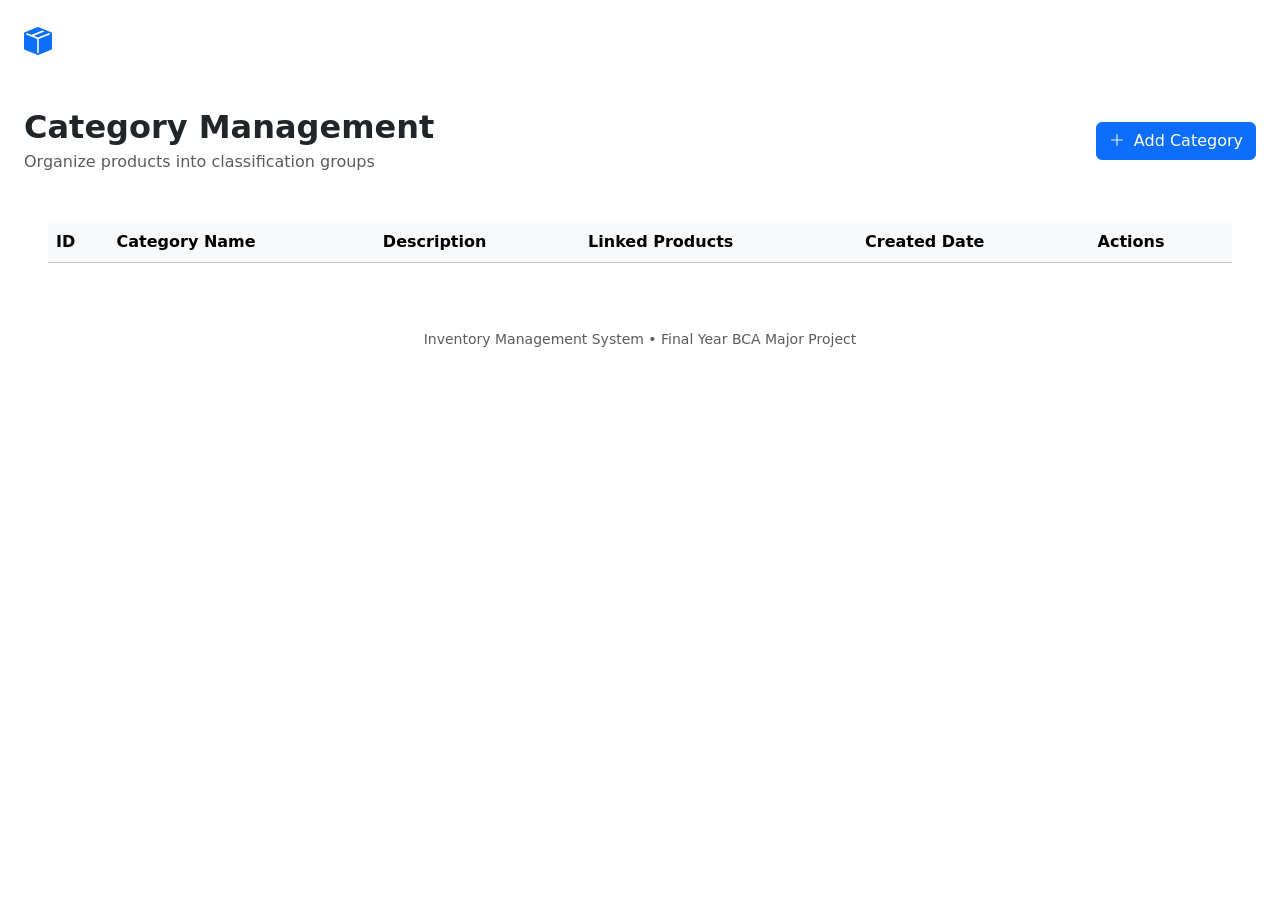
==== categories.html @ 48ebc475 "Add files via upload" ====
<!DOCTYPE html>
<html lang="en">
<head>
  <meta charset="UTF-8">
  <meta name="viewport" content="width=device-width, initial-scale=1.0">
  <title>Categories - Inventory Management System</title>
  <!-- Bootstrap 5 CSS -->
  <link href="https://cdn.jsdelivr.net/npm/bootstrap@5.3.3/dist/css/bootstrap.min.css" rel="stylesheet">
  <!-- Bootstrap Icons -->
  <link rel="stylesheet" href="https://cdn.jsdelivr.net/npm/bootstrap-icons@1.11.3/font/bootstrap-icons.min.css">
  <!-- Custom CSS -->
  <link rel="stylesheet" href="css/style.css">
</head>
<body>

  <!-- Top Navigation Bar -->
  <nav class="navbar navbar-expand-lg navbar-dark navbar-custom py-3">
    <div class="container-fluid px-4">
      <a class="navbar-brand d-flex align-items-center" href="index.html">
        <i class="bi bi-box-seam-fill text-primary fs-3 me-2"></i>
        <span>Inventory Hub</span>
      </a>
      <button class="navbar-toggler" type="button" data-bs-toggle="collapse" data-bs-target="#navbarMain">
        <span class="navbar-toggler-icon"></span>
      </button>
      <div class="collapse navbar-collapse" id="navbarMain">
        <ul class="navbar-nav me-auto mb-2 mb-lg-0">
          <li class="nav-item"><a class="nav-link" href="dashboard.html"><i class="bi bi-speedometer2 me-1"></i> Dashboard</a></li>
          <li class="nav-item"><a class="nav-link" href="products.html"><i class="bi bi-box-seam me-1"></i> Products</a></li>
          <li class="nav-item"><a class="nav-link active fw-bold" href="categories.html"><i class="bi bi-tags me-1"></i> Categories</a></li>
          <li class="nav-item"><a class="nav-link" href="suppliers.html"><i class="bi bi-truck me-1"></i> Suppliers</a></li>
          <li class="nav-item"><a class="nav-link" href="stock.html"><i class="bi bi-arrow-left-right me-1"></i> Stock In/Out</a></li>
          <li class="nav-item"><a class="nav-link" href="transactions.html"><i class="bi bi-clock-history me-1"></i> Transactions</a></li>
        </ul>
        <div id="navbar-auth-section" class="d-flex align-items-center"></div>
      </div>
    </div>
  </nav>

  <!-- Main Container -->
  <div class="container-fluid px-4 py-4 main-content">
    
    <!-- Header -->
    <div class="d-flex flex-wrap justify-content-between align-items-center mb-4 gap-2">
      <div>
        <h2 class="fw-bold mb-1">Category Management</h2>
        <p class="text-muted mb-0">Organize products into classification groups</p>
      </div>
      <button class="btn btn-primary" onclick="openAddModal()">
        <i class="bi bi-plus-lg me-1"></i> Add Category
      </button>
    </div>

    <!-- Categories Table -->
    <div class="custom-card p-4">
      <div class="table-responsive">
        <table class="table table-hover align-middle mb-0">
          <thead class="table-light">
            <tr>
              <th>ID</th>
              <th>Category Name</th>
              <th>Description</th>
              <th>Linked Products</th>
              <th>Created Date</th>
              <th>Actions</th>
            </tr>
          </thead>
          <tbody id="categories-tbody">
            <!-- Populated by JavaScript -->
          </tbody>
        </table>
      </div>
    </div>

  </div>

  <!-- Add / Edit Category Modal -->
  <div class="modal fade" id="categoryModal" tabindex="-1">
    <div class="modal-dialog">
      <div class="modal-content">
        <form id="categoryForm">
          <div class="modal-header">
            <h5 class="modal-title fw-bold" id="categoryModalTitle">Add Category</h5>
            <button type="button" class="btn-close" data-bs-dismiss="modal"></button>
          </div>
          <div class="modal-body">
            <div id="modal-alert" class="alert d-none"></div>
            <input type="hidden" id="categoryId">

            <div class="mb-3">
              <label class="form-label fw-semibold">Category Name *</label>
              <input type="text" class="form-control" id="categoryName" placeholder="e.g. Footwear, Beverages..." required>
            </div>
            <div class="mb-3">
              <label class="form-label fw-semibold">Description</label>
              <textarea class="form-control" id="categoryDescription" rows="3" placeholder="Category purpose or scope..."></textarea>
            </div>
          </div>
          <div class="modal-footer">
            <button type="button" class="btn btn-secondary" data-bs-dismiss="modal">Cancel</button>
            <button type="submit" class="btn btn-primary">Save Category</button>
          </div>
        </form>
      </div>
    </div>
  </div>

  <!-- Footer -->
  <footer class="text-center py-3">
    <div class="container">
      <small class="text-muted">Inventory Management System • Final Year BCA Major Project</small>
    </div>
  </footer>

  <!-- Scripts -->
  <script src="https://cdn.jsdelivr.net/npm/bootstrap@5.3.3/dist/js/bootstrap.bundle.min.js"></script>
  <script src="js/api.js"></script>
  <script src="js/auth.js"></script>
  <script src="js/categories.js"></script>
</body>
</html>
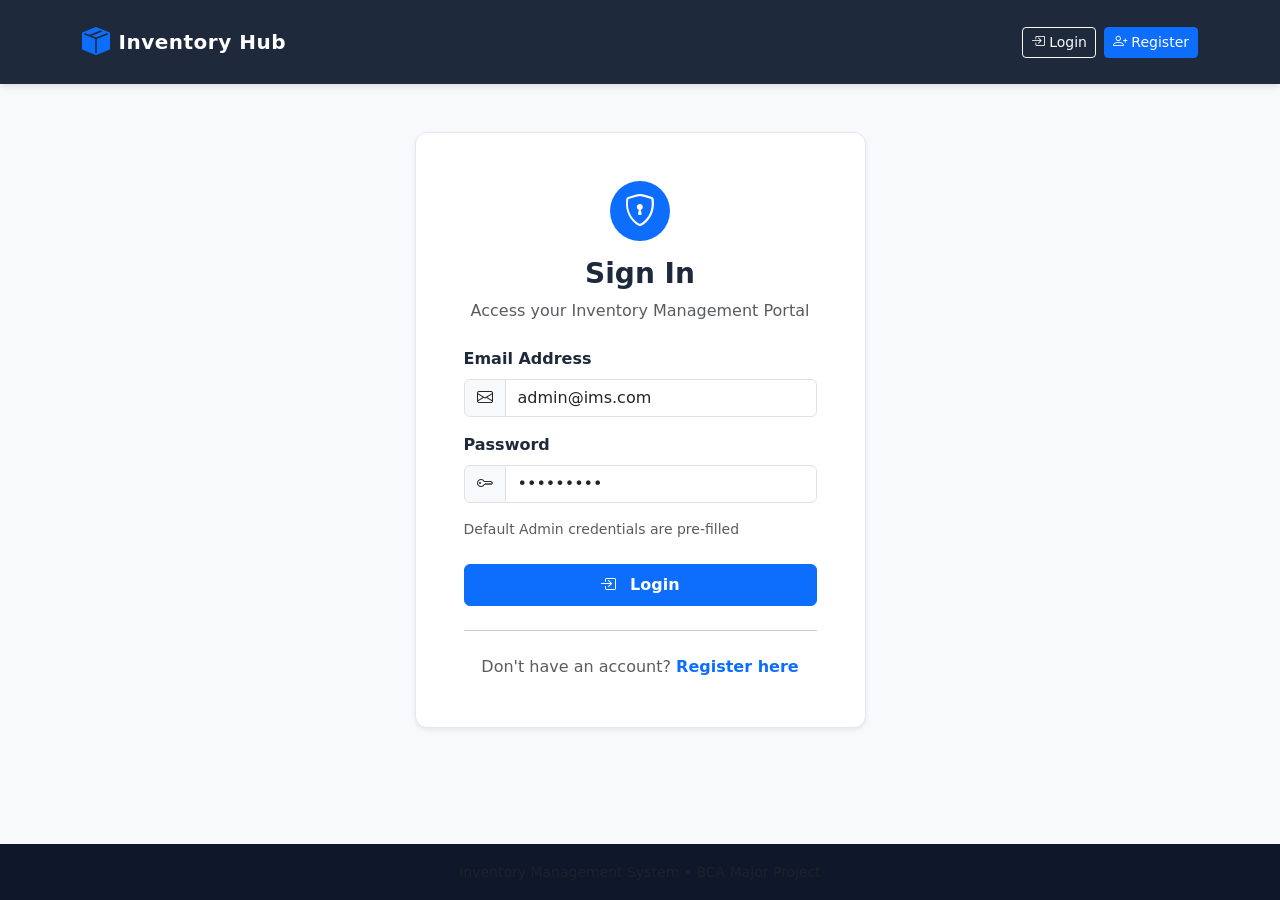
==== commit 781cd492: "Add files via upload" ====
--- a/categories.html
+++ b/categories.html
@@ -9,7 +9,7 @@
   <!-- Bootstrap Icons -->
   <link rel="stylesheet" href="https://cdn.jsdelivr.net/npm/bootstrap-icons@1.11.3/font/bootstrap-icons.min.css">
   <!-- Custom CSS -->
-  <link rel="stylesheet" href="css/style.css">
+  <link rel="stylesheet" href="style.css">
 </head>
 <body>
 
@@ -114,8 +114,8 @@
 
   <!-- Scripts -->
   <script src="https://cdn.jsdelivr.net/npm/bootstrap@5.3.3/dist/js/bootstrap.bundle.min.js"></script>
-  <script src="js/api.js"></script>
-  <script src="js/auth.js"></script>
-  <script src="js/categories.js"></script>
+  <script src="api.js"></script>
+  <script src="auth.js"></script>
+  <script src="categories.js"></script>
 </body>
 </html>
--- a/style.css
+++ b/style.css
@@ -0,0 +1,74 @@
+:root {
+  --primary-color: #2563eb;
+  --primary-hover: #1d4ed8;
+  --secondary-color: #475569;
+  --accent-color: #06b6d4;
+  --success-color: #10b981;
+  --warning-color: #f59e0b;
+  --danger-color: #ef4444;
+  --dark-bg: #0f172a;
+  --light-bg: #f8fafc;
+  --card-bg: #ffffff;
+  --border-color: #e2e8f0;
+}
+
+body {
+  font-family: 'Segoe UI', system-ui, -apple-system, sans-serif;
+  background-color: var(--light-bg);
+  color: #1e293b;
+  min-height: 100vh;
+  display: flex;
+  flex-direction: column;
+}
+
+.main-content {
+  flex: 1;
+}
+
+/* Navbar */
+.navbar-custom {
+  background: #1e293b;
+  box-shadow: 0 4px 6px -1px rgba(0, 0, 0, 0.1);
+}
+
+.navbar-brand {
+  font-weight: 700;
+  letter-spacing: 0.5px;
+}
+
+/* Cards */
+.custom-card {
+  background: var(--card-bg);
+  border-radius: 12px;
+  border: 1px solid var(--border-color);
+  box-shadow: 0 1px 3px rgba(0, 0, 0, 0.05);
+  transition: transform 0.2s, box-shadow 0.2s;
+}
+
+.custom-card:hover {
+  transform: translateY(-2px);
+  box-shadow: 0 8px 16px rgba(0, 0, 0, 0.08);
+}
+
+/* Hero Section */
+.hero-section {
+  background: linear-gradient(135deg, #1e293b 0%, #0f172a 100%);
+  color: white;
+  padding: 80px 0;
+  border-bottom: 4px solid var(--primary-color);
+}
+
+.stat-badge {
+  font-size: 0.85rem;
+  font-weight: 600;
+  padding: 6px 12px;
+  border-radius: 20px;
+}
+
+/* Footer */
+footer {
+  background: #0f172a;
+  color: #94a3b8;
+  padding: 24px 0;
+  margin-top: auto;
+}
